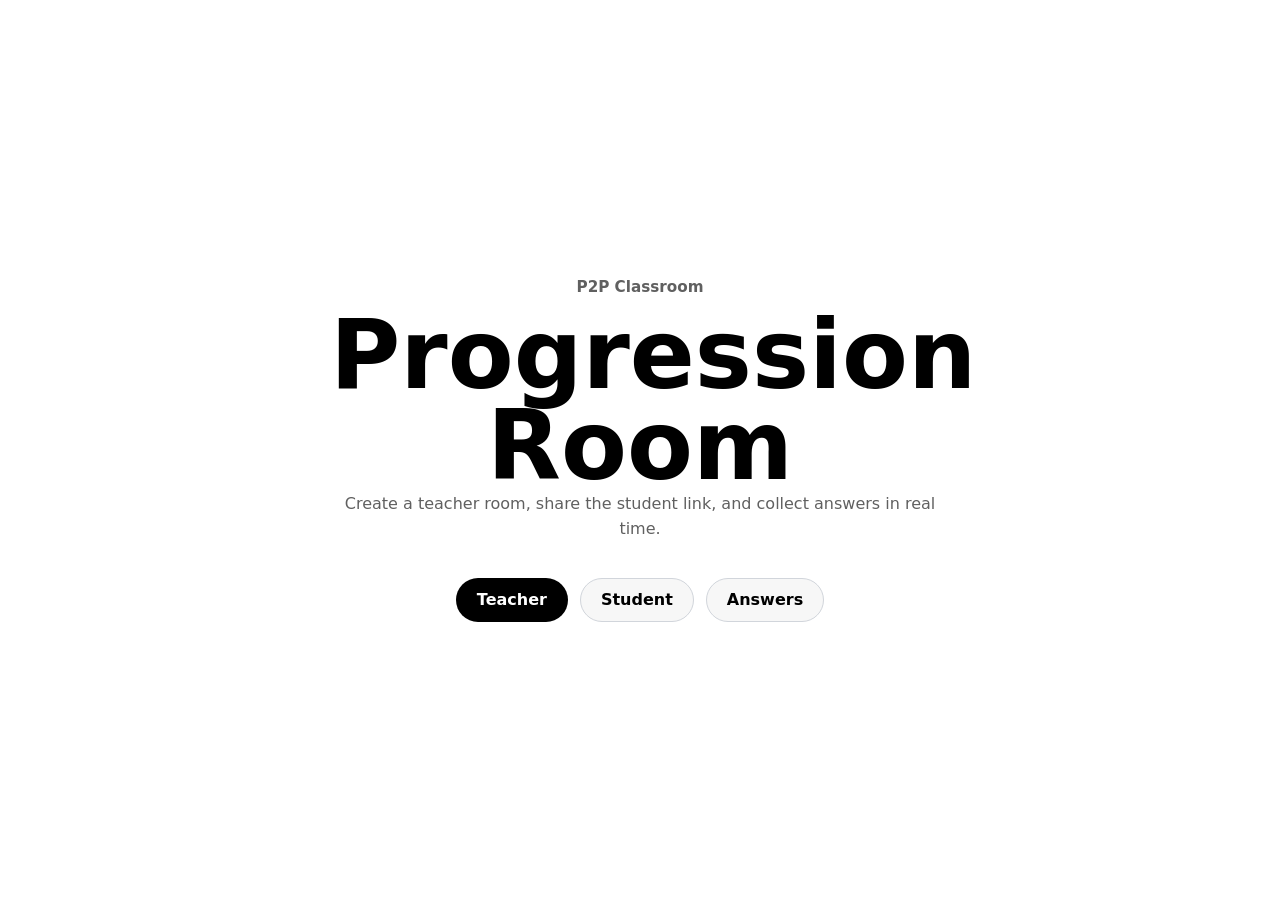
==== index.html @ dd0f84e5 "fix code" ====
<!doctype html>
<html lang="en">
    <head>
        <meta charset="utf-8" />
        <meta name="viewport" content="width=device-width, initial-scale=1" />
        <title>Progression Room</title>
        <link rel="stylesheet" href="./styles.css" />
    </head>
    <body>
        <main class="home-shell">
            <section class="home-panel">
                <p class="eyebrow">P2P Classroom</p>
                <h1>Progression Room</h1>
                <p class="lede">
                    Create a teacher room, share the student link, and collect answers in real time.
                </p>
                <div class="home-actions">
                    <a class="button primary" href="./teacher/">Teacher</a>
                    <a class="button secondary" href="./students/">Student</a>
                    <a class="button secondary" href="./answers/">Answers</a>
                </div>
            </section>
        </main>
    </body>
</html>
---- styles.css ----
:root {
    color-scheme: light;
    --bg: #ffffff;
    --surface: #ffffff;
    --surface-2: #f7f7f7;
    --text: #000000;
    --muted: #606060;
    --line: #d1d5db;
    --primary: #000000;
    --primary-dark: #303030;
    --accent: #606060;
    --danger: #000000;
    --ok: #000000;
    --shadow: none;
}

* {
    box-sizing: border-box;
}

body {
    margin: 0;
    min-height: 100vh;
    background: var(--bg);
    color: var(--text);
    font-family:
        Inter, ui-sans-serif, system-ui, -apple-system, BlinkMacSystemFont, "Segoe UI", sans-serif;
}

button,
input,
textarea {
    font: inherit;
}

.home-shell,
.app-shell {
    width: min(1120px, calc(100% - 32px));
    margin: 0 auto;
}

.home-shell {
    min-height: 100vh;
    display: grid;
    place-items: center;
}

.home-panel {
    width: min(620px, 100%);
    background: var(--surface);
    border: 0;
    border-radius: 0;
    box-shadow: none;
    padding: 0;
    text-align: center;
}

.app-shell {
    padding: 64px 0 96px;
    display: grid;
    gap: 28px;
}

.topbar,
.section-heading,
.room-link-row,
.action-row {
    display: flex;
    align-items: center;
    justify-content: space-between;
    gap: 14px;
}

h1,
h2,
p {
    margin: 0;
}

h1 {
    font-size: clamp(3.6rem, 9vw, 6rem);
    line-height: 0.95;
    letter-spacing: 0;
    font-weight: 900;
}

h2 {
    font-size: clamp(1.6rem, 3vw, 2.7rem);
    line-height: 1.15;
    font-weight: 900;
}

.eyebrow {
    color: var(--accent);
    font-size: 0.95rem;
    font-weight: 700;
    letter-spacing: 0;
    text-transform: none;
    margin-bottom: 14px;
}

.lede,
.quiet {
    color: var(--muted);
    line-height: 1.55;
}

.home-actions {
    display: flex;
    gap: 12px;
    justify-content: center;
    margin-top: 36px;
}

.compact-actions {
    justify-content: flex-end;
}

.panel,
.metric-card {
    background: var(--surface);
    border: 1px solid var(--line);
    border-radius: 12px;
    box-shadow: none;
}

.panel {
    padding: clamp(22px, 4vw, 36px);
    display: grid;
    gap: 24px;
}

.field-grid {
    display: grid;
    grid-template-columns: repeat(2, minmax(0, 1fr));
    gap: 14px;
}

label {
    display: grid;
    gap: 7px;
    color: var(--muted);
    font-size: 0.86rem;
    font-weight: 700;
}

input,
textarea {
    width: 100%;
    border: 1px solid var(--line);
    border-radius: 10px;
    background: #ffffff;
    color: var(--text);
    padding: 13px 14px;
    outline: none;
}

textarea {
    resize: vertical;
    min-height: 136px;
    line-height: 1.45;
}

input:focus,
textarea:focus {
    border-color: var(--primary);
    box-shadow: 0 0 0 3px rgba(0, 0, 0, 0.08);
}

.room-link-row label {
    flex: 1;
}

.qr-panel {
    border: 1px solid var(--line);
    border-radius: 12px;
    display: grid;
    grid-template-columns: 1fr auto;
    align-items: center;
    gap: 28px;
    padding: 28px;
}

.qr-panel img {
    width: min(320px, 42vw);
    height: min(320px, 42vw);
    border: 1px solid var(--line);
    border-radius: 8px;
    padding: 14px;
    background: white;
}

.qr-panel-small {
    padding: 18px;
}

.qr-panel-small img {
    width: min(180px, 30vw);
    height: min(180px, 30vw);
    padding: 10px;
}

.button {
    min-height: 44px;
    border: 1px solid transparent;
    border-radius: 999px;
    padding: 0 20px;
    display: inline-flex;
    align-items: center;
    justify-content: center;
    color: inherit;
    text-decoration: none;
    font-weight: 800;
    cursor: pointer;
}

.button.primary {
    background: var(--primary);
    color: white;
}

.button.primary:hover {
    background: var(--primary-dark);
    transform: translateY(-1px);
}

.button.secondary {
    background: var(--surface-2);
    border-color: var(--line);
}

.button.secondary:hover {
    background: var(--primary);
    border-color: var(--primary);
    color: white;
    transform: translateY(-1px);
}

.button.danger {
    background: #ffffff;
    border-color: var(--line);
    color: var(--danger);
}

.button.danger:hover {
    background: var(--primary);
    border-color: var(--primary);
    color: white;
}

.button:disabled {
    cursor: not-allowed;
    opacity: 0.48;
}

.status-pill {
    min-width: 112px;
    min-height: 36px;
    border-radius: 999px;
    display: inline-flex;
    align-items: center;
    justify-content: center;
    background: var(--surface-2);
    color: var(--muted);
    font-weight: 900;
    padding: 0 14px;
}

.status-pill.connected {
    background: var(--primary);
    color: white;
}

.block-grid {
    display: grid;
    grid-template-columns: repeat(auto-fit, minmax(180px, 1fr));
    gap: 10px;
}

.progression-block {
    min-height: 62px;
    border: 1px solid var(--line);
    border-radius: 12px;
    background: #ffffff;
    color: var(--text);
    display: flex;
    align-items: center;
    justify-content: center;
    padding: 12px;
    text-align: center;
    font-weight: 900;
    line-height: 1.25;
    cursor: pointer;
}

.progression-block:hover {
    border-color: var(--primary);
    transform: translateY(-2px);
}

.progression-block:disabled {
    cursor: not-allowed;
    opacity: 0.72;
    transform: none;
}

.progression-block.selected {
    background: #000000;
    border-color: var(--primary);
    color: white;
}

.progression-block.correct {
    background: #000000;
    border-color: var(--ok);
    color: white;
}

.progression-block.revealed {
    box-shadow: inset 0 0 0 2px var(--ok);
}

.metrics-grid {
    display: grid;
    grid-template-columns: repeat(4, minmax(0, 1fr));
    gap: 12px;
}

.metric-card {
    padding: 22px;
    display: grid;
    gap: 10px;
}

.metric-card span {
    color: var(--muted);
    font-weight: 800;
}

.metric-card strong {
    font-size: 3rem;
    line-height: 1;
}

.metric-card em {
    color: var(--muted);
    font-size: 0.92rem;
    font-style: normal;
    font-weight: 900;
}

.response-list {
    display: grid;
    gap: 8px;
}

.progression-summary {
    display: grid;
    gap: 10px;
}

.summary-row {
    border: 1px solid var(--line);
    border-radius: 12px;
    display: grid;
    grid-template-columns: minmax(180px, 1fr) minmax(120px, auto) auto auto;
    align-items: center;
    gap: 12px;
    padding: 14px;
}

.summary-row .progression-name {
    font-weight: 900;
}

.summary-row .progression-count {
    color: var(--muted);
    font-weight: 800;
}

.summary-split {
    display: flex;
    flex-wrap: wrap;
    gap: 6px;
}

.summary-row .progression-percent {
    font-size: 1.4rem;
    font-weight: 900;
}

.response-row {
    min-height: 52px;
    border: 1px solid var(--line);
    border-radius: 12px;
    display: grid;
    grid-template-columns: minmax(120px, 1fr) minmax(160px, 2fr) auto;
    align-items: center;
    gap: 12px;
    padding: 10px 12px;
}

.response-row .name {
    font-weight: 900;
}

.response-row .choice {
    color: var(--muted);
}

.badge {
    border-radius: 999px;
    padding: 6px 10px;
    font-size: 0.78rem;
    font-weight: 900;
    background: var(--surface-2);
    color: var(--muted);
}

.badge.correct {
    background: #000000;
    color: white;
}

.badge.incorrect {
    background: #f7f7f7;
    color: #000000;
}

.student-layout {
    max-width: 780px;
}

.student-score-grid {
    grid-template-columns: repeat(2, minmax(0, 1fr));
}

.answers-layout {
    max-width: 1120px;
}

.answers-setup-grid {
    grid-template-columns: 1fr;
}

.screen-reader-field {
    position: absolute;
    width: 1px;
    height: 1px;
    overflow: hidden;
    clip: rect(0, 0, 0, 0);
    white-space: nowrap;
}

.student-blocks {
    grid-template-columns: 1fr;
}

.student-blocks .progression-block {
    min-height: 78px;
    font-size: 1.08rem;
}

@media (max-width: 760px) {
    .topbar,
    .section-heading,
    .room-link-row,
    .qr-panel,
    .action-row,
    .home-actions {
        align-items: stretch;
        flex-direction: column;
    }

    .qr-panel {
        display: flex;
    }

    .qr-panel img {
        width: min(320px, 82vw);
        height: min(320px, 82vw);
        align-self: center;
    }

    .qr-panel-small img {
        width: min(180px, 62vw);
        height: min(180px, 62vw);
    }

    .field-grid,
    .metrics-grid {
        grid-template-columns: 1fr;
    }

    .response-row {
        grid-template-columns: 1fr;
    }

    .summary-row {
        grid-template-columns: 1fr;
    }
}
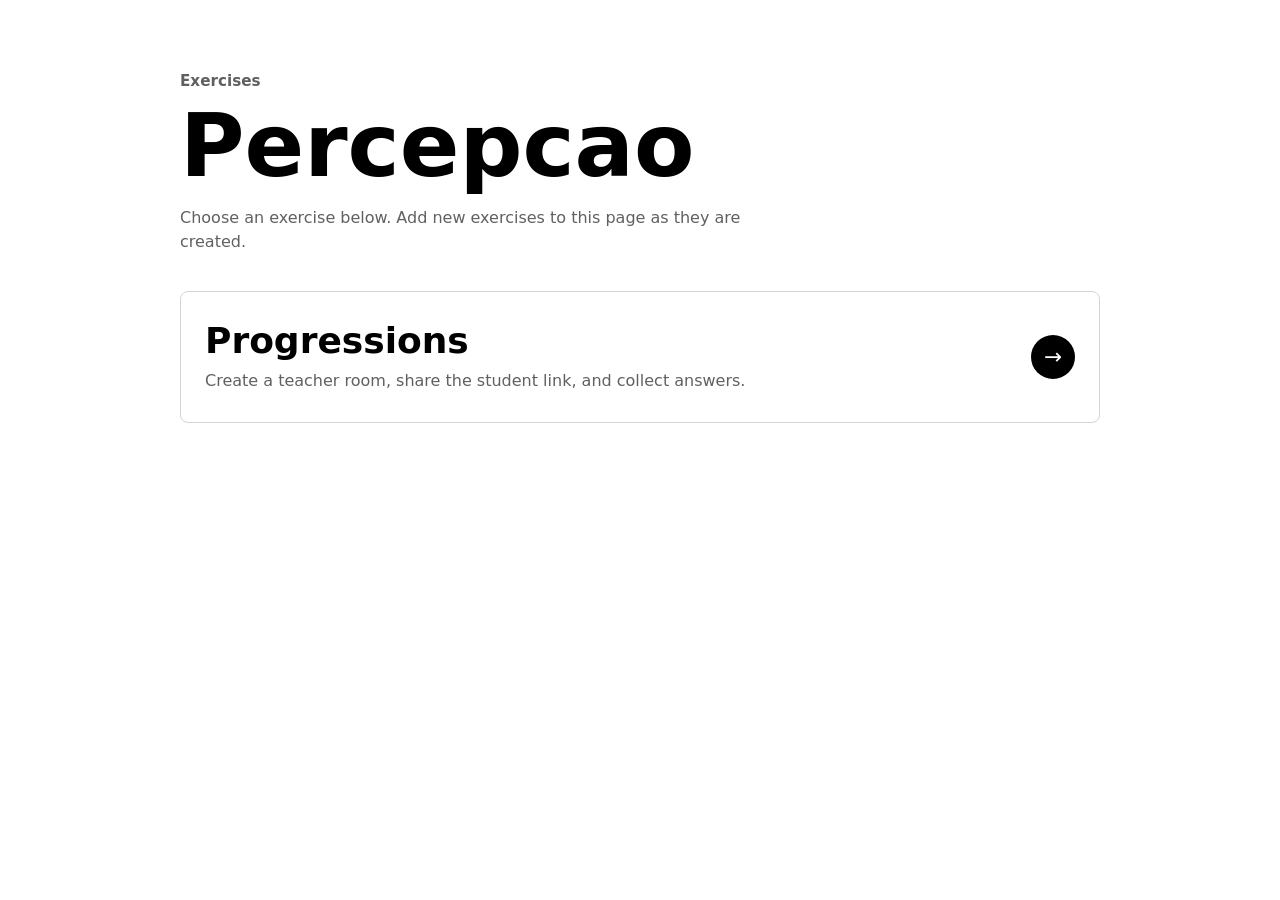
==== commit eec507f7: "update" ====
--- a/index.html
+++ b/index.html
@@ -3,22 +3,152 @@
     <head>
         <meta charset="utf-8" />
         <meta name="viewport" content="width=device-width, initial-scale=1" />
-        <title>Progression Room</title>
-        <link rel="stylesheet" href="./styles.css" />
+        <title>Percepcao Exercises</title>
+        <style>
+            :root {
+                color-scheme: light;
+                --bg: #ffffff;
+                --surface: #ffffff;
+                --surface-soft: #f7f7f7;
+                --text: #000000;
+                --muted: #606060;
+                --line: #d1d5db;
+                --primary: #000000;
+            }
+
+            * {
+                box-sizing: border-box;
+            }
+
+            body {
+                margin: 0;
+                min-height: 100vh;
+                background: var(--bg);
+                color: var(--text);
+                font-family:
+                    Inter, ui-sans-serif, system-ui, -apple-system, BlinkMacSystemFont, "Segoe UI",
+                    sans-serif;
+            }
+
+            main {
+                width: min(920px, calc(100% - 32px));
+                margin: 0 auto;
+                padding: 72px 0;
+            }
+
+            header {
+                margin-bottom: 36px;
+            }
+
+            h1,
+            h2,
+            p {
+                margin: 0;
+            }
+
+            h1 {
+                font-size: clamp(3rem, 8vw, 5.5rem);
+                line-height: 0.95;
+                letter-spacing: 0;
+                font-weight: 900;
+            }
+
+            .eyebrow {
+                color: var(--muted);
+                font-size: 0.95rem;
+                font-weight: 700;
+                margin-bottom: 14px;
+            }
+
+            .lede {
+                max-width: 58ch;
+                color: var(--muted);
+                line-height: 1.55;
+                margin-top: 18px;
+            }
+
+            .exercise-list {
+                display: grid;
+                gap: 14px;
+            }
+
+            .exercise-card {
+                min-height: 132px;
+                border: 1px solid var(--line);
+                border-radius: 8px;
+                background: var(--surface);
+                color: inherit;
+                text-decoration: none;
+                padding: 24px;
+                display: grid;
+                grid-template-columns: 1fr auto;
+                align-items: center;
+                gap: 20px;
+            }
+
+            .exercise-card:hover,
+            .exercise-card:focus-visible {
+                background: var(--surface-soft);
+                outline: none;
+            }
+
+            .exercise-card h2 {
+                font-size: clamp(1.5rem, 3vw, 2.25rem);
+                line-height: 1.1;
+                font-weight: 900;
+            }
+
+            .exercise-card p {
+                color: var(--muted);
+                line-height: 1.5;
+                margin-top: 8px;
+            }
+
+            .arrow {
+                width: 44px;
+                height: 44px;
+                border-radius: 999px;
+                background: var(--primary);
+                color: white;
+                display: grid;
+                place-items: center;
+                font-size: 1.35rem;
+                line-height: 1;
+            }
+
+            @media (max-width: 640px) {
+                main {
+                    padding: 48px 0;
+                }
+
+                .exercise-card {
+                    grid-template-columns: 1fr;
+                }
+
+                .arrow {
+                    justify-self: start;
+                }
+            }
+        </style>
     </head>
     <body>
-        <main class="home-shell">
-            <section class="home-panel">
-                <p class="eyebrow">P2P Classroom</p>
-                <h1>Progression Room</h1>
+        <main>
+            <header>
+                <p class="eyebrow">Exercises</p>
+                <h1>Percepcao</h1>
                 <p class="lede">
-                    Create a teacher room, share the student link, and collect answers in real time.
+                    Choose an exercise below. Add new exercises to this page as they are created.
                 </p>
-                <div class="home-actions">
-                    <a class="button primary" href="./teacher/">Teacher</a>
-                    <a class="button secondary" href="./students/">Student</a>
-                    <a class="button secondary" href="./answers/">Answers</a>
-                </div>
+            </header>
+
+            <section class="exercise-list" aria-label="Exercise list">
+                <a class="exercise-card" href="./progressions/">
+                    <span>
+                        <h2>Progressions</h2>
+                        <p>Create a teacher room, share the student link, and collect answers.</p>
+                    </span>
+                    <span class="arrow" aria-hidden="true">&rarr;</span>
+                </a>
             </section>
         </main>
     </body>
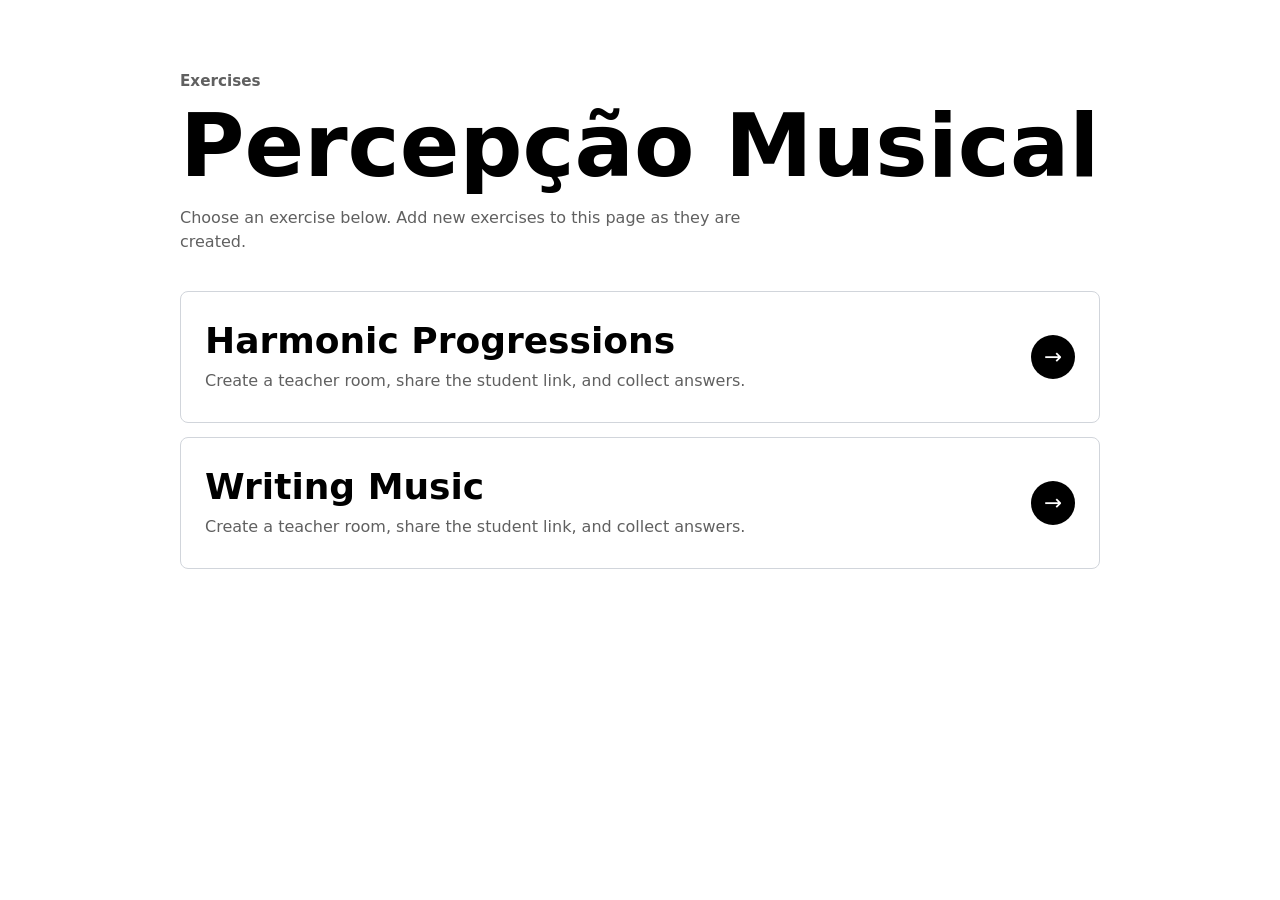
==== commit 4e6f0770: "fix" ====
--- a/index.html
+++ b/index.html
@@ -3,7 +3,7 @@
     <head>
         <meta charset="utf-8" />
         <meta name="viewport" content="width=device-width, initial-scale=1" />
-        <title>Percepcao Exercises</title>
+        <title>Percepção Exercises</title>
         <style>
             :root {
                 color-scheme: light;
@@ -26,7 +26,12 @@
                 background: var(--bg);
                 color: var(--text);
                 font-family:
-                    Inter, ui-sans-serif, system-ui, -apple-system, BlinkMacSystemFont, "Segoe UI",
+                    Inter,
+                    ui-sans-serif,
+                    system-ui,
+                    -apple-system,
+                    BlinkMacSystemFont,
+                    "Segoe UI",
                     sans-serif;
             }
 
@@ -135,16 +140,21 @@
         <main>
             <header>
                 <p class="eyebrow">Exercises</p>
-                <h1>Percepcao</h1>
-                <p class="lede">
-                    Choose an exercise below. Add new exercises to this page as they are created.
-                </p>
+                <h1>Percepção Musical</h1>
+                <p class="lede">Choose an exercise below. Add new exercises to this page as they are created.</p>
             </header>
 
             <section class="exercise-list" aria-label="Exercise list">
                 <a class="exercise-card" href="./progressions/">
                     <span>
-                        <h2>Progressions</h2>
+                        <h2>Harmonic Progressions</h2>
+                        <p>Create a teacher room, share the student link, and collect answers.</p>
+                    </span>
+                    <span class="arrow" aria-hidden="true">&rarr;</span>
+                </a>
+                <a class="exercise-card" href="./write/">
+                    <span>
+                        <h2>Writing Music</h2>
                         <p>Create a teacher room, share the student link, and collect answers.</p>
                     </span>
                     <span class="arrow" aria-hidden="true">&rarr;</span>
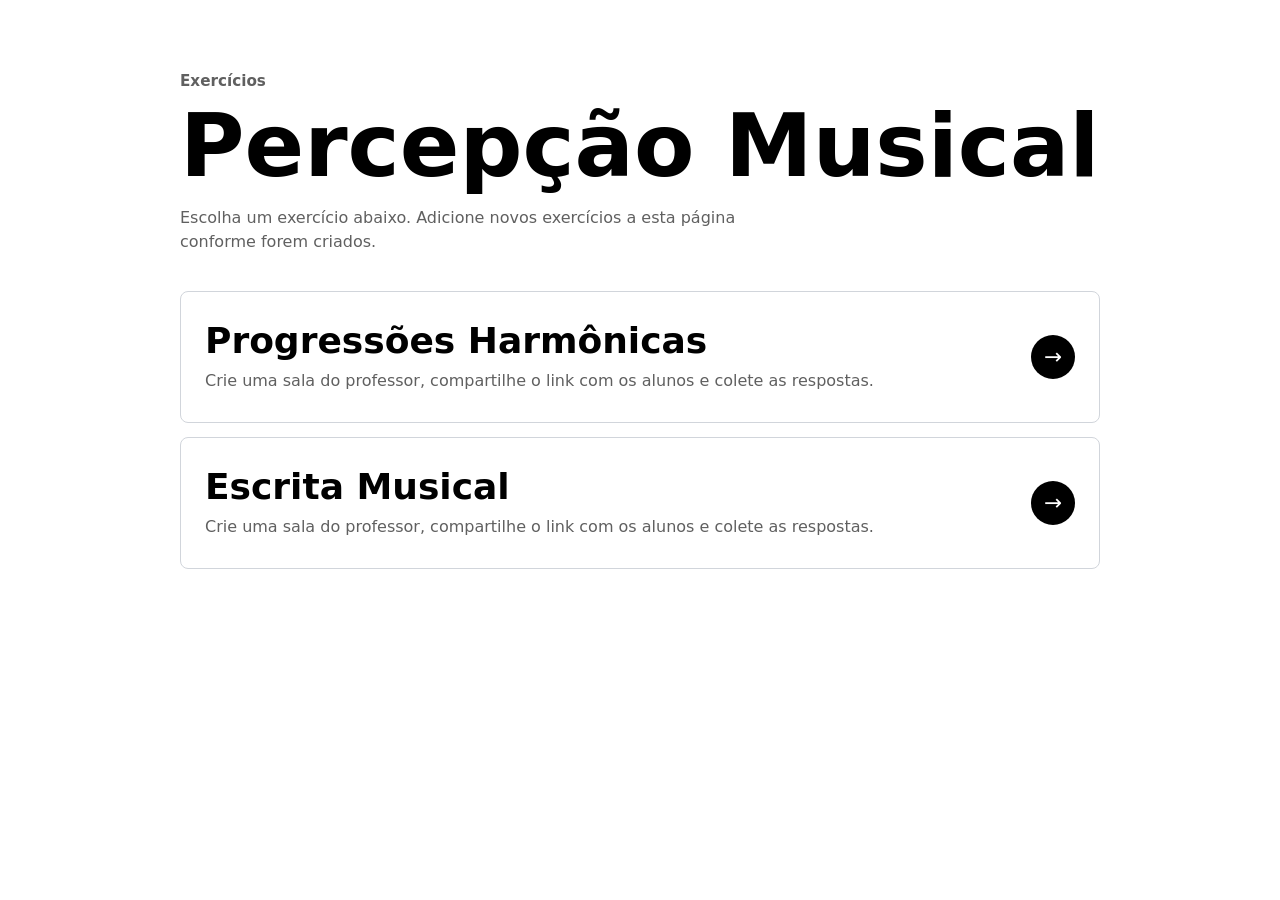
==== commit fa52d3db: "fixes" ====
--- a/index.html
+++ b/index.html
@@ -1,9 +1,9 @@
 <!doctype html>
-<html lang="en">
+<html lang="pt-BR">
     <head>
         <meta charset="utf-8" />
         <meta name="viewport" content="width=device-width, initial-scale=1" />
-        <title>Percepção Exercises</title>
+        <title>Exercícios de Percepção</title>
         <style>
             :root {
                 color-scheme: light;
@@ -139,23 +139,23 @@
     <body>
         <main>
             <header>
-                <p class="eyebrow">Exercises</p>
+                <p class="eyebrow">Exercícios</p>
                 <h1>Percepção Musical</h1>
-                <p class="lede">Choose an exercise below. Add new exercises to this page as they are created.</p>
+                <p class="lede">Escolha um exercício abaixo. Adicione novos exercícios a esta página conforme forem criados.</p>
             </header>
 
-            <section class="exercise-list" aria-label="Exercise list">
+            <section class="exercise-list" aria-label="Lista de exercícios">
                 <a class="exercise-card" href="./progressions/">
                     <span>
-                        <h2>Harmonic Progressions</h2>
-                        <p>Create a teacher room, share the student link, and collect answers.</p>
+                        <h2>Progressões Harmônicas</h2>
+                        <p>Crie uma sala do professor, compartilhe o link com os alunos e colete as respostas.</p>
                     </span>
                     <span class="arrow" aria-hidden="true">&rarr;</span>
                 </a>
                 <a class="exercise-card" href="./write/">
                     <span>
-                        <h2>Writing Music</h2>
-                        <p>Create a teacher room, share the student link, and collect answers.</p>
+                        <h2>Escrita Musical</h2>
+                        <p>Crie uma sala do professor, compartilhe o link com os alunos e colete as respostas.</p>
                     </span>
                     <span class="arrow" aria-hidden="true">&rarr;</span>
                 </a>
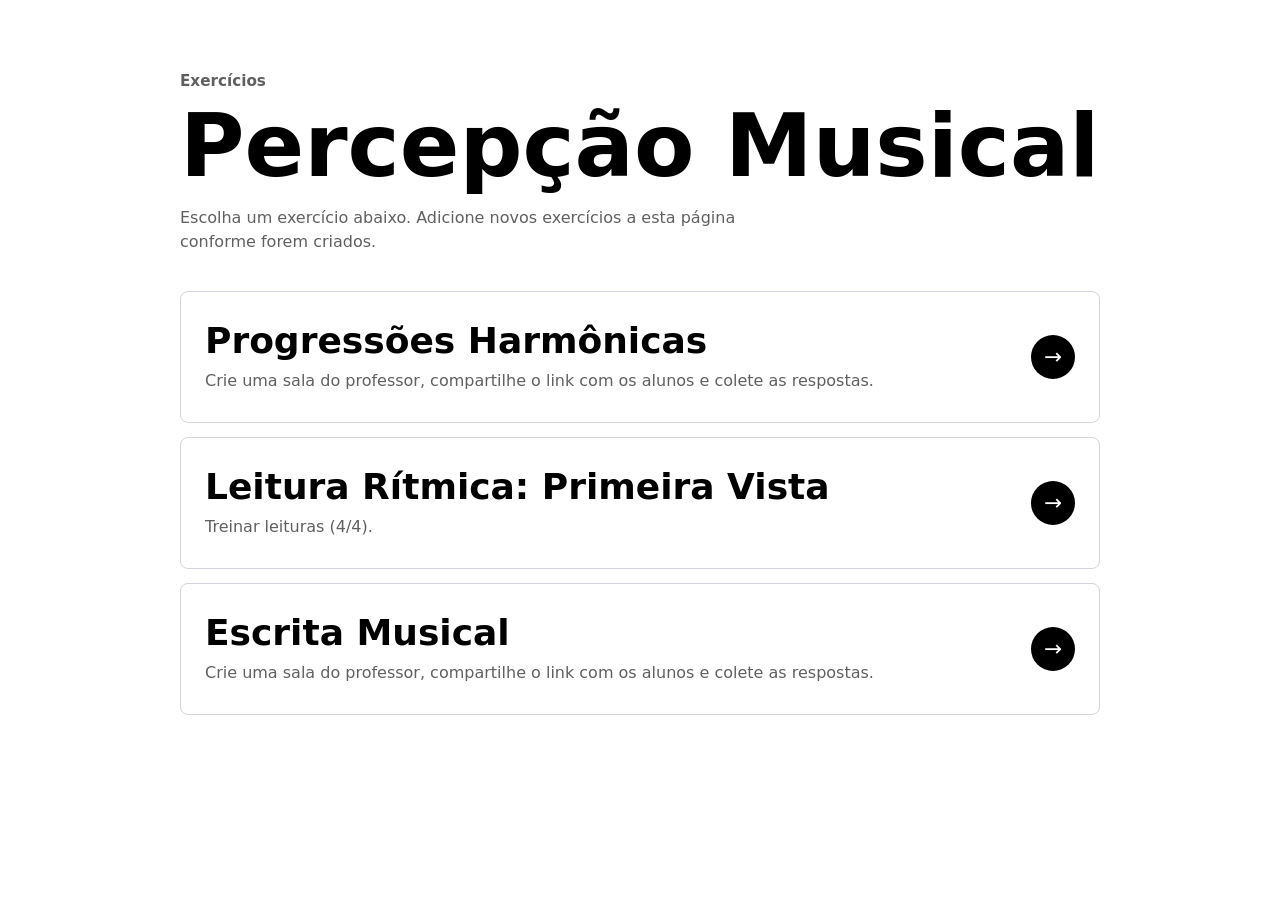
==== commit d21620d9: "add letiura" ====
--- a/index.html
+++ b/index.html
@@ -145,6 +145,7 @@
             </header>
 
             <section class="exercise-list" aria-label="Lista de exercícios">
+            
                 <a class="exercise-card" href="./progressions/">
                     <span>
                         <h2>Progressões Harmônicas</h2>
@@ -152,6 +153,15 @@
                     </span>
                     <span class="arrow" aria-hidden="true">&rarr;</span>
                 </a>
+                
+                <a class="exercise-card" href="./leitura/leitura-1">
+                    <span>
+                        <h2>Leitura Rítmica: Primeira Vista</h2>
+                        <p>Treinar leituras (4/4).</p>
+                    </span>
+                    <span class="arrow" aria-hidden="true">&rarr;</span>
+                </a>
+                
                 <a class="exercise-card" href="./write/">
                     <span>
                         <h2>Escrita Musical</h2>
